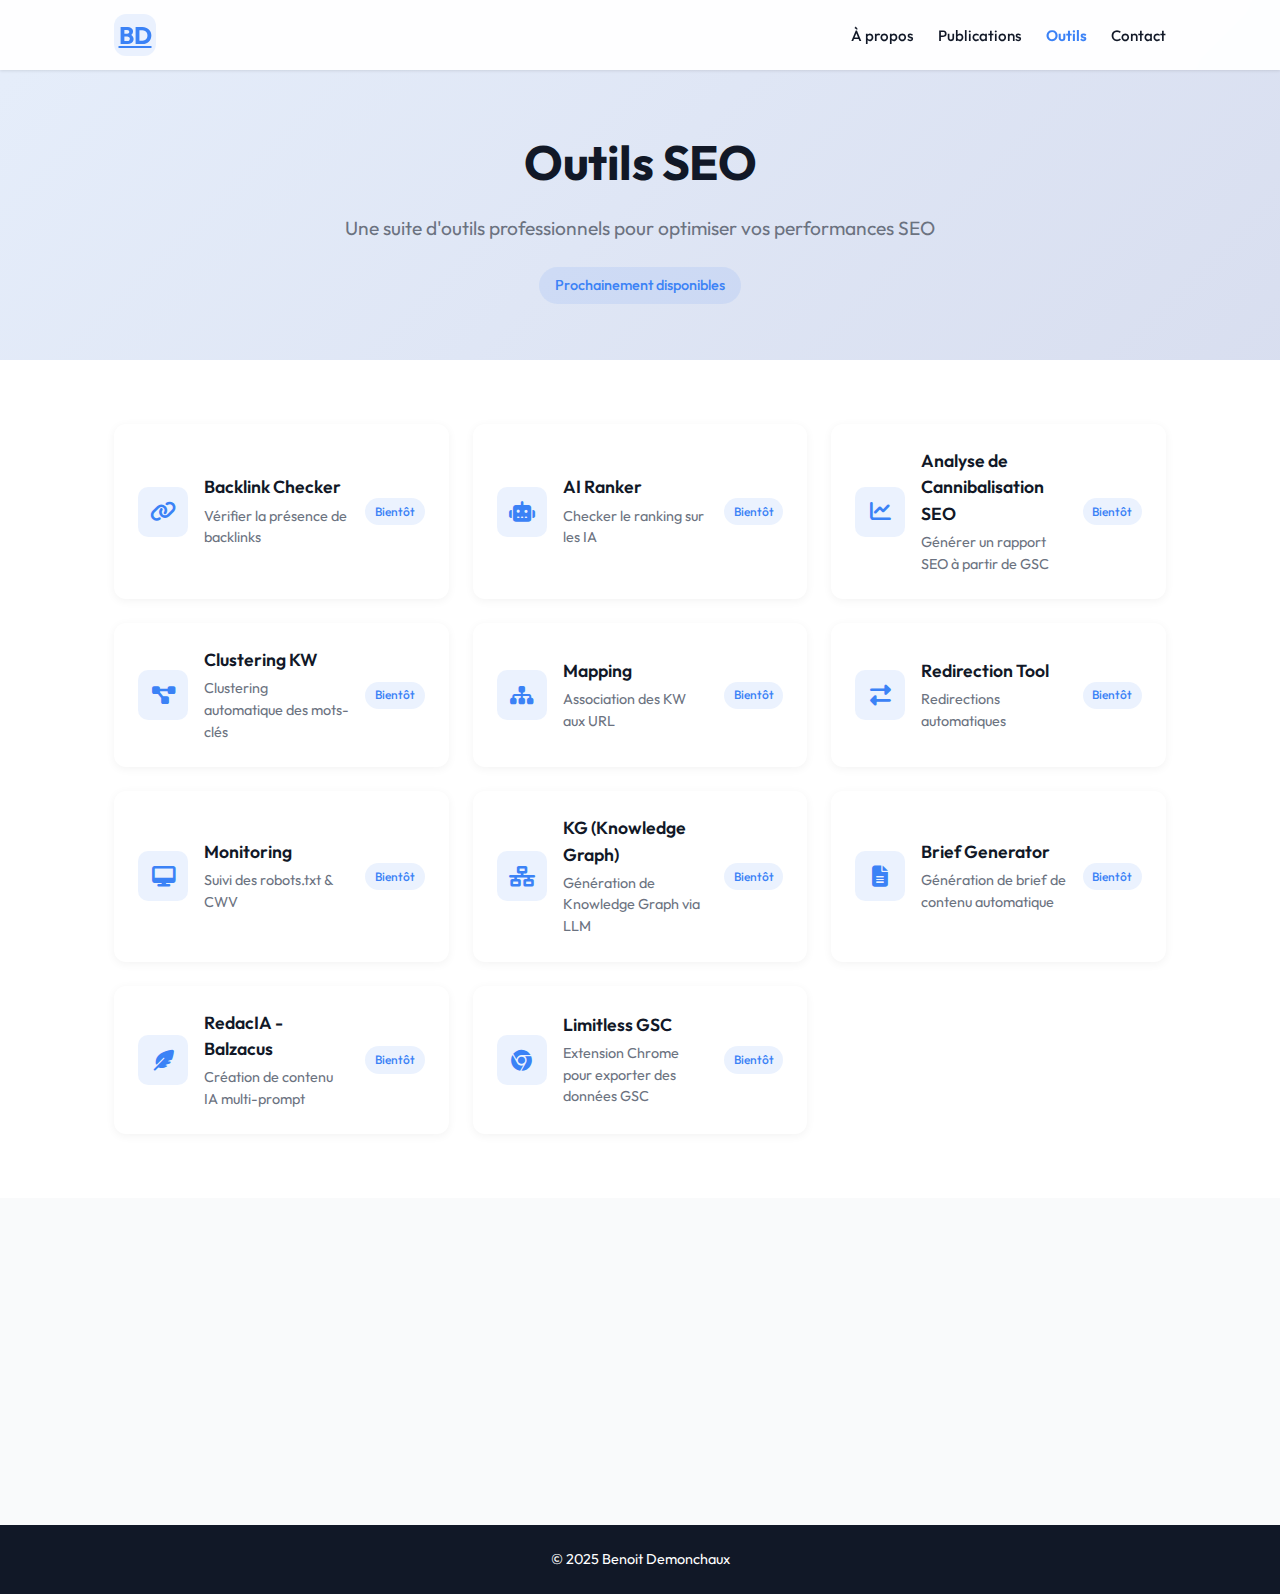
==== outils/index.html @ 0ae8de7a "Ajout de la page Outils avec la liste des outils SEO à venir" ====
<!DOCTYPE html>
<html lang="fr">
<head>
    <meta charset="UTF-8">
    <meta name="viewport" content="width=device-width, initial-scale=1.0">
    <title>Outils SEO | Benoit Demonchaux</title>
    <meta name="description" content="Découvrez les outils SEO développés par Benoit Demonchaux, co-fondateur de Slashr, pour améliorer vos performances en référencement naturel.">
    <link rel="stylesheet" href="../css/styles.css">
    <link rel="stylesheet" href="https://cdnjs.cloudflare.com/ajax/libs/font-awesome/6.4.0/css/all.min.css">
    <link rel="preconnect" href="https://fonts.googleapis.com">
    <link rel="preconnect" href="https://fonts.gstatic.com" crossorigin>
    <link href="https://fonts.googleapis.com/css2?family=Outfit:wght@300;400;500;600;700&display=swap" rel="stylesheet">
    <link rel="stylesheet" href="../css/tools.css">
</head>
<body>
    <header>
        <div class="container">
            <a href="../" class="logo">BD</a>
            <nav>
                <ul>
                    <li><a href="../#about">À propos</a></li>
                    <li><a href="../#articles">Publications</a></li>
                    <li><a href="/outils/" class="active">Outils</a></li>
                    <li><a href="../#contact">Contact</a></li>
                </ul>
            </nav>
        </div>
    </header>

    <section class="tools-hero">
        <div class="container">
            <div class="tools-hero-content">
                <h1>Outils SEO</h1>
                <p>Une suite d'outils professionnels pour optimiser vos performances SEO</p>
                <div class="tools-status">
                    <span class="coming-soon">Prochainement disponibles</span>
                </div>
            </div>
        </div>
    </section>

    <section class="tools-grid">
        <div class="container">
            <div class="tools-list">
                <div class="tool-card">
                    <div class="tool-icon">
                        <i class="fas fa-link"></i>
                    </div>
                    <div class="tool-content">
                        <h3>Backlink Checker</h3>
                        <p>Vérifier la présence de backlinks</p>
                    </div>
                    <div class="tool-status">
                        <span class="status-badge">Bientôt</span>
                    </div>
                </div>

                <div class="tool-card">
                    <div class="tool-icon">
                        <i class="fas fa-robot"></i>
                    </div>
                    <div class="tool-content">
                        <h3>AI Ranker</h3>
                        <p>Checker le ranking sur les IA</p>
                    </div>
                    <div class="tool-status">
                        <span class="status-badge">Bientôt</span>
                    </div>
                </div>

                <div class="tool-card">
                    <div class="tool-icon">
                        <i class="fas fa-chart-line"></i>
                    </div>
                    <div class="tool-content">
                        <h3>Analyse de Cannibalisation SEO</h3>
                        <p>Générer un rapport SEO à partir de GSC</p>
                    </div>
                    <div class="tool-status">
                        <span class="status-badge">Bientôt</span>
                    </div>
                </div>

                <div class="tool-card">
                    <div class="tool-icon">
                        <i class="fas fa-project-diagram"></i>
                    </div>
                    <div class="tool-content">
                        <h3>Clustering KW</h3>
                        <p>Clustering automatique des mots-clés</p>
                    </div>
                    <div class="tool-status">
                        <span class="status-badge">Bientôt</span>
                    </div>
                </div>

                <div class="tool-card">
                    <div class="tool-icon">
                        <i class="fas fa-sitemap"></i>
                    </div>
                    <div class="tool-content">
                        <h3>Mapping</h3>
                        <p>Association des KW aux URL</p>
                    </div>
                    <div class="tool-status">
                        <span class="status-badge">Bientôt</span>
                    </div>
                </div>

                <div class="tool-card">
                    <div class="tool-icon">
                        <i class="fas fa-exchange-alt"></i>
                    </div>
                    <div class="tool-content">
                        <h3>Redirection Tool</h3>
                        <p>Redirections automatiques</p>
                    </div>
                    <div class="tool-status">
                        <span class="status-badge">Bientôt</span>
                    </div>
                </div>

                <div class="tool-card">
                    <div class="tool-icon">
                        <i class="fas fa-desktop"></i>
                    </div>
                    <div class="tool-content">
                        <h3>Monitoring</h3>
                        <p>Suivi des robots.txt & CWV</p>
                    </div>
                    <div class="tool-status">
                        <span class="status-badge">Bientôt</span>
                    </div>
                </div>

                <div class="tool-card">
                    <div class="tool-icon">
                        <i class="fas fa-network-wired"></i>
                    </div>
                    <div class="tool-content">
                        <h3>KG (Knowledge Graph)</h3>
                        <p>Génération de Knowledge Graph via LLM</p>
                    </div>
                    <div class="tool-status">
                        <span class="status-badge">Bientôt</span>
                    </div>
                </div>

                <div class="tool-card">
                    <div class="tool-icon">
                        <i class="fas fa-file-alt"></i>
                    </div>
                    <div class="tool-content">
                        <h3>Brief Generator</h3>
                        <p>Génération de brief de contenu automatique</p>
                    </div>
                    <div class="tool-status">
                        <span class="status-badge">Bientôt</span>
                    </div>
                </div>

                <div class="tool-card">
                    <div class="tool-icon">
                        <i class="fas fa-feather-alt"></i>
                    </div>
                    <div class="tool-content">
                        <h3>RedacIA - Balzacus</h3>
                        <p>Création de contenu IA multi-prompt</p>
                    </div>
                    <div class="tool-status">
                        <span class="status-badge">Bientôt</span>
                    </div>
                </div>

                <div class="tool-card">
                    <div class="tool-icon">
                        <i class="fab fa-chrome"></i>
                    </div>
                    <div class="tool-content">
                        <h3>Limitless GSC</h3>
                        <p>Extension Chrome pour exporter des données GSC</p>
                    </div>
                    <div class="tool-status">
                        <span class="status-badge">Bientôt</span>
                    </div>
                </div>
            </div>
        </div>
    </section>

    <section class="tools-cta">
        <div class="container">
            <h2>Intéressé par ces outils ?</h2>
            <p>Restez informé des lancements à venir et soyez parmi les premiers à y accéder.</p>
            <a href="../#contact" class="cta-button">Me contacter</a>
        </div>
    </section>

    <footer>
        <div class="container">
            <p>&copy; 2025 Benoit Demonchaux</p>
        </div>
    </footer>

    <script src="../js/main.js"></script>
</body>
</html>
---- css/styles.css ----
:root {
    --primary-color: #3b82f6;
    --secondary-color: #1e40af;
    --dark-color: #111827;
    --light-color: #f9fafb;
    --gray-color: #6b7280;
    --border-color: #e5e7eb;
    --card-bg: #ffffff;
    --gradient-start: rgba(59, 130, 246, 0.05);
    --gradient-end: rgba(30, 64, 175, 0.1);
}

* {
    margin: 0;
    padding: 0;
    box-sizing: border-box;
}

body {
    font-family: 'Outfit', sans-serif;
    line-height: 1.5;
    color: var(--dark-color);
    background-color: var(--light-color);
}

.container {
    width: 100%;
    max-width: 1100px;
    margin: 0 auto;
    padding: 0 1.5rem;
}

/* Header */
header {
    background-color: rgba(255, 255, 255, 0.95);
    backdrop-filter: blur(10px);
    -webkit-backdrop-filter: blur(10px);
    box-shadow: 0 1px 3px rgba(0, 0, 0, 0.1);
    position: fixed;
    width: 100%;
    top: 0;
    z-index: 100;
}

header .container {
    display: flex;
    justify-content: space-between;
    align-items: center;
    height: 70px;
}

.logo {
    font-size: 1.5rem;
    font-weight: 700;
    color: var(--primary-color);
    background-color: rgba(59, 130, 246, 0.1);
    width: 42px;
    height: 42px;
    border-radius: 12px;
    display: flex;
    align-items: center;
    justify-content: center;
}

nav ul {
    display: flex;
    list-style: none;
}

nav ul li {
    margin-left: 1.5rem;
}

nav ul li a {
    text-decoration: none;
    color: var(--dark-color);
    font-weight: 500;
    transition: color 0.3s;
    font-size: 0.95rem;
}

nav ul li a:hover {
    color: var(--primary-color);
}

/* Hero Section */
.hero {
    height: 90vh;
    background: linear-gradient(135deg, var(--gradient-start) 0%, var(--gradient-end) 100%);
    display: flex;
    align-items: center;
    padding-top: 70px;
}

.hero-content {
    text-align: center;
    max-width: 700px;
    margin: 0 auto;
}

.hero h1 {
    font-size: 3.2rem;
    font-weight: 700;
    margin-bottom: 0.5rem;
    color: var(--dark-color);
    letter-spacing: -0.5px;
}

.hero h2 {
    font-size: 1.5rem;
    font-weight: 500;
    color: var(--gray-color);
    margin-bottom: 1.5rem;
}

.social-links {
    display: flex;
    justify-content: center;
    gap: 1rem;
}

.social-links a {
    display: flex;
    align-items: center;
    justify-content: center;
    width: 45px;
    height: 45px;
    border-radius: 12px;
    background-color: white;
    color: var(--primary-color);
    font-size: 1.2rem;
    transition: all 0.3s;
    box-shadow: 0 2px 5px rgba(0, 0, 0, 0.05);
}

.social-links a:hover {
    background-color: var(--primary-color);
    color: white;
    transform: translateY(-3px);
    box-shadow: 0 5px 15px rgba(59, 130, 246, 0.3);
}

/* About Section */
.about {
    padding: 4rem 0;
    background-color: white;
}

.about h2, .articles h2, .contact h2 {
    font-size: 2rem;
    text-align: center;
    margin-bottom: 2.5rem;
    color: var(--dark-color);
    position: relative;
    padding-bottom: 0.8rem;
    letter-spacing: -0.5px;
}

.about h2:after, .articles h2:after, .contact h2:after {
    content: '';
    position: absolute;
    bottom: 0;
    left: 50%;
    transform: translateX(-50%);
    width: 60px;
    height: 3px;
    background-color: var(--primary-color);
    border-radius: 2px;
}

.about-content {
    max-width: 700px;
    margin: 0 auto;
}

.about-content p {
    margin-bottom: 1.2rem;
    font-size: 1rem;
    color: var(--gray-color);
}

/* Articles Section */
.articles {
    padding: 4rem 0;
    background-color: rgba(59, 130, 246, 0.05);
}

.articles-grid {
    display: grid;
    grid-template-columns: repeat(auto-fit, minmax(240px, 1fr));
    gap: 1.5rem;
}

.article-card {
    background-color: var(--card-bg);
    border-radius: 12px;
    padding: 1.5rem;
    text-align: center;
    box-shadow: 0 2px 10px rgba(0, 0, 0, 0.05);
    transition: transform 0.3s, box-shadow 0.3s;
    text-decoration: none;
    color: var(--dark-color);
    display: flex;
    flex-direction: column;
    align-items: center;
}

.article-card:hover {
    transform: translateY(-5px);
    box-shadow: 0 10px 20px rgba(0, 0, 0, 0.08);
}

.article-icon {
    width: 60px;
    height: 60px;
    border-radius: 12px;
    background-color: rgba(59, 130, 246, 0.1);
    display: flex;
    align-items: center;
    justify-content: center;
    margin-bottom: 1rem;
}

.article-icon i {
    font-size: 1.5rem;
    color: var(--primary-color);
}

.article-card h3 {
    font-size: 1.1rem;
    font-weight: 600;
    color: var(--dark-color);
}

/* Contact Section */
.contact {
    padding: 4rem 0;
    background-color: white;
}

.contact-links {
    display: flex;
    justify-content: center;
    flex-wrap: wrap;
    gap: 1.5rem;
}

.contact-card {
    display: flex;
    flex-direction: column;
    align-items: center;
    justify-content: center;
    width: 160px;
    height: 160px;
    background-color: var(--card-bg);
    border-radius: 12px;
    box-shadow: 0 2px 10px rgba(0, 0, 0, 0.05);
    text-decoration: none;
    color: var(--dark-color);
    transition: transform 0.3s, box-shadow 0.3s;
}

.contact-card:hover {
    transform: translateY(-5px);
    box-shadow: 0 10px 20px rgba(0, 0, 0, 0.08);
    color: var(--primary-color);
}

.contact-card i {
    font-size: 2.5rem;
    margin-bottom: 0.8rem;
    color: var(--primary-color);
}

.contact-card span {
    font-weight: 500;
    font-size: 0.95rem;
}

/* Footer */
footer {
    background-color: var(--dark-color);
    color: white;
    padding: 1.5rem 0;
    text-align: center;
    font-size: 0.9rem;
}

/* Responsive */
@media (max-width: 768px) {
    .hero {
        height: 80vh;
    }
    
    .hero h1 {
        font-size: 2.5rem;
    }
    
    .hero h2 {
        font-size: 1.3rem;
    }
    
    .about h2, .articles h2, .contact h2 {
        font-size: 1.8rem;
    }
    
    .contact-links {
        flex-direction: column;
        align-items: center;
    }
    
    .contact-card {
        width: 100%;
        max-width: 240px;
    }
    
    header .container {
        flex-direction: column;
        height: auto;
        padding: 1rem;
    }
    
    nav ul {
        margin-top: 0.8rem;
    }
    
    nav ul li {
        margin-left: 0.8rem;
        margin-right: 0.8rem;
    }
}

@media (max-width: 480px) {
    .hero h1 {
        font-size: 2rem;
    }
    
    .hero h2 {
        font-size: 1.1rem;
    }
    
    .social-links {
        flex-wrap: wrap;
    }
    
    .articles-grid {
        grid-template-columns: 1fr;
    }
}
---- css/tools.css ----
/* Styles spécifiques pour la page Outils */

/* Hero section pour les outils */
.tools-hero {
    height: 40vh;
    min-height: 300px;
    background: linear-gradient(135deg, rgba(59, 130, 246, 0.1) 0%, rgba(30, 64, 175, 0.15) 100%);
    display: flex;
    align-items: center;
    padding-top: 70px;
}

.tools-hero-content {
    text-align: center;
    max-width: 700px;
    margin: 0 auto;
}

.tools-hero h1 {
    font-size: 3rem;
    font-weight: 700;
    margin-bottom: 1rem;
    color: var(--dark-color);
    letter-spacing: -0.5px;
}

.tools-hero p {
    font-size: 1.2rem;
    color: var(--gray-color);
    margin-bottom: 1.5rem;
}

.tools-status {
    margin-top: 1rem;
}

.coming-soon {
    display: inline-block;
    background-color: rgba(59, 130, 246, 0.1);
    color: var(--primary-color);
    padding: 0.5rem 1rem;
    border-radius: 50px;
    font-weight: 500;
    font-size: 0.9rem;
}

/* Grille d'outils */
.tools-grid {
    padding: 4rem 0;
    background-color: white;
}

.tools-list {
    display: grid;
    grid-template-columns: repeat(auto-fill, minmax(320px, 1fr));
    gap: 1.5rem;
}

.tool-card {
    background-color: white;
    border-radius: 12px;
    box-shadow: 0 2px 10px rgba(0, 0, 0, 0.05);
    padding: 1.5rem;
    display: flex;
    align-items: center;
    transition: transform 0.3s, box-shadow 0.3s;
    position: relative;
    overflow: hidden;
}

.tool-card:hover {
    transform: translateY(-5px);
    box-shadow: 0 10px 20px rgba(0, 0, 0, 0.08);
}

.tool-card::before {
    content: '';
    position: absolute;
    top: 0;
    left: 0;
    width: 4px;
    height: 100%;
    background-color: var(--primary-color);
    opacity: 0;
    transition: opacity 0.3s;
}

.tool-card:hover::before {
    opacity: 1;
}

.tool-icon {
    width: 50px;
    height: 50px;
    min-width: 50px;
    border-radius: 10px;
    background-color: rgba(59, 130, 246, 0.1);
    display: flex;
    align-items: center;
    justify-content: center;
    margin-right: 1rem;
}

.tool-icon i {
    font-size: 1.3rem;
    color: var(--primary-color);
}

.tool-content {
    flex: 1;
}

.tool-content h3 {
    font-size: 1.1rem;
    font-weight: 600;
    margin-bottom: 0.3rem;
    color: var(--dark-color);
}

.tool-content p {
    font-size: 0.9rem;
    color: var(--gray-color);
    margin: 0;
}

.tool-status {
    margin-left: 1rem;
}

.status-badge {
    display: inline-block;
    background-color: rgba(59, 130, 246, 0.1);
    color: var(--primary-color);
    padding: 0.3rem 0.6rem;
    border-radius: 50px;
    font-size: 0.75rem;
    font-weight: 500;
}

/* Section CTA */
.tools-cta {
    padding: 4rem 0;
    background-color: rgba(59, 130, 246, 0.05);
    text-align: center;
}

.tools-cta h2 {
    font-size: 2rem;
    margin-bottom: 1rem;
    color: var(--dark-color);
}

.tools-cta p {
    font-size: 1.1rem;
    color: var(--gray-color);
    margin-bottom: 2rem;
    max-width: 600px;
    margin-left: auto;
    margin-right: auto;
}

.cta-button {
    display: inline-block;
    background-color: var(--primary-color);
    color: white;
    padding: 0.8rem 1.8rem;
    border-radius: 8px;
    text-decoration: none;
    font-weight: 500;
    transition: background-color 0.3s, transform 0.3s;
    box-shadow: 0 4px 10px rgba(59, 130, 246, 0.3);
}

.cta-button:hover {
    background-color: var(--secondary-color);
    transform: translateY(-3px);
    box-shadow: 0 6px 15px rgba(59, 130, 246, 0.4);
}

/* Style pour le lien actif dans la navigation */
nav ul li a.active {
    color: var(--primary-color);
    font-weight: 600;
}

/* Responsive */
@media (max-width: 768px) {
    .tools-hero {
        height: auto;
        padding: 6rem 0 3rem;
    }
    
    .tools-hero h1 {
        font-size: 2.5rem;
    }
    
    .tools-list {
        grid-template-columns: 1fr;
    }
    
    .tools-cta h2 {
        font-size: 1.8rem;
    }
    
    .tools-cta p {
        font-size: 1rem;
    }
}

@media (max-width: 480px) {
    .tools-hero h1 {
        font-size: 2rem;
    }
    
    .tools-hero p {
        font-size: 1rem;
    }
    
    .tool-card {
        flex-direction: column;
        text-align: center;
    }
    
    .tool-icon {
        margin-right: 0;
        margin-bottom: 1rem;
    }
    
    .tool-status {
        margin-left: 0;
        margin-top: 1rem;
    }
}
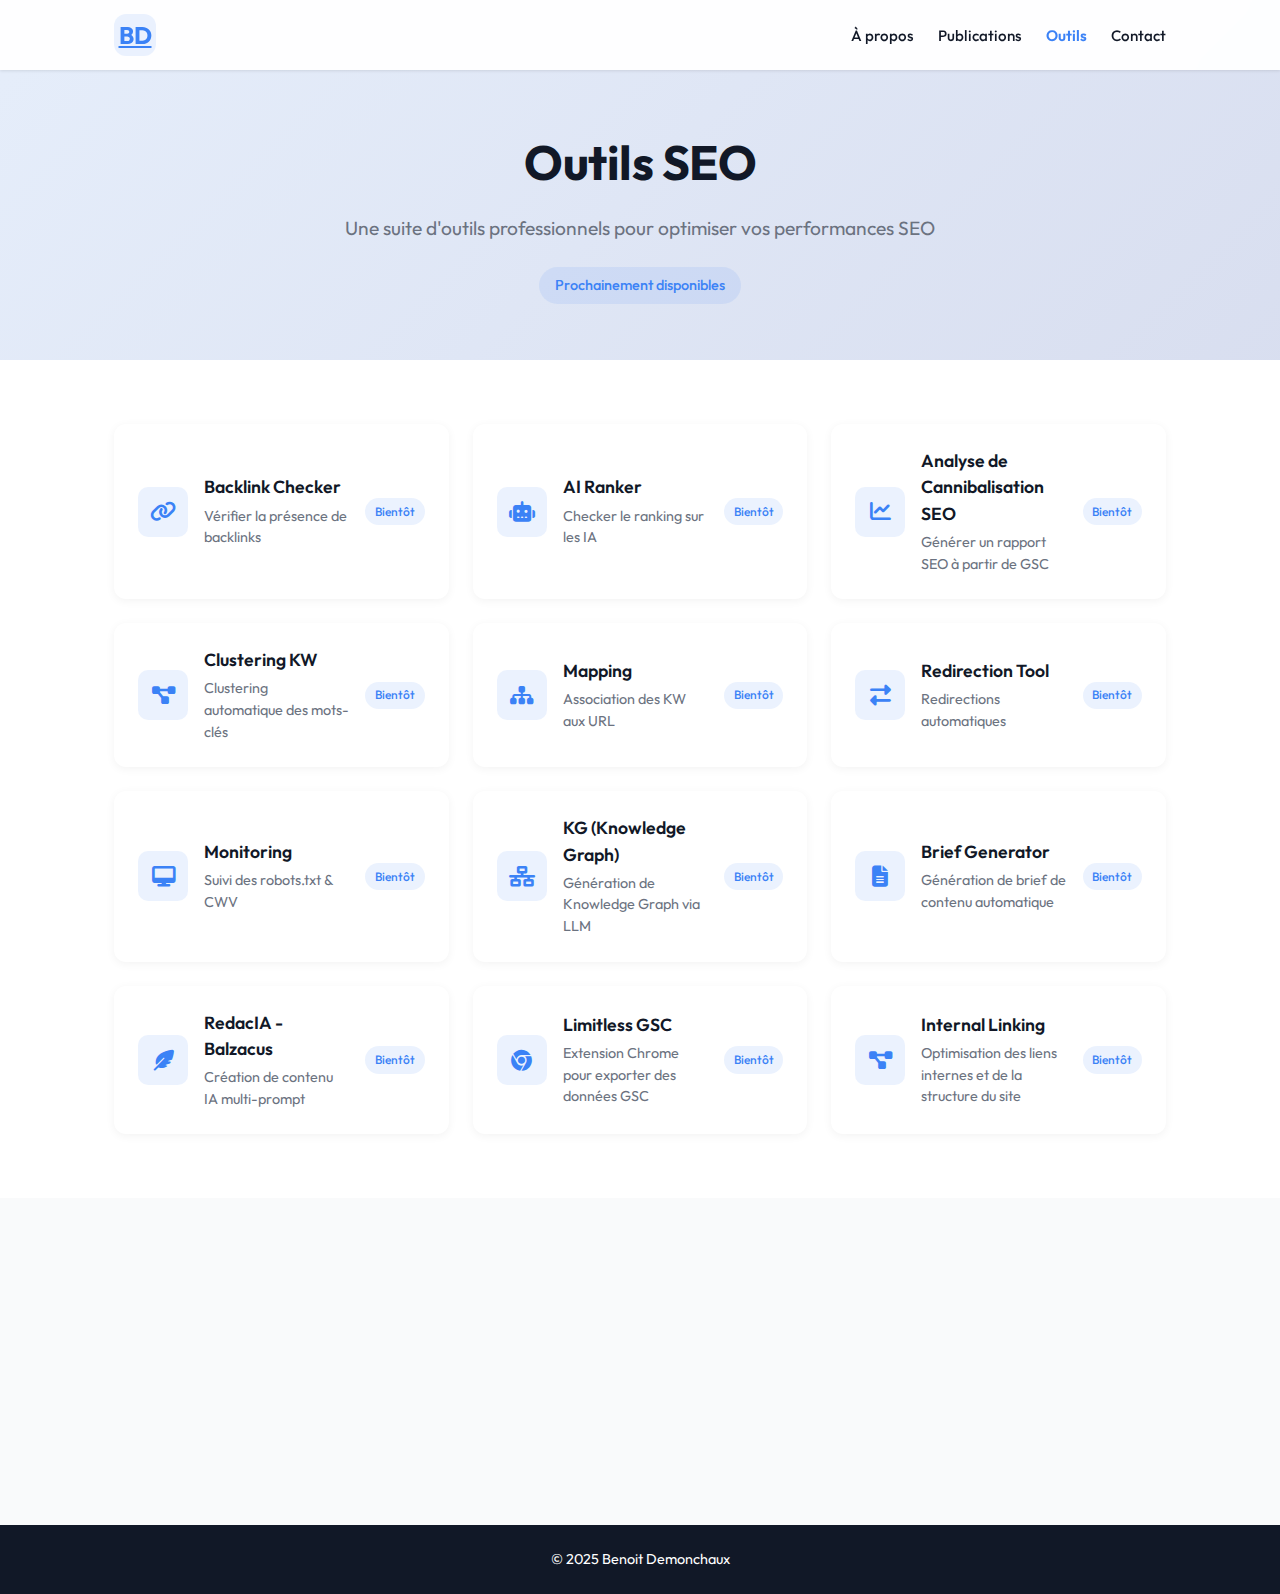
==== commit adb0761d: "Ajout de la page Outils avec la liste des outils SEO à venir" ====
--- a/outils/index.html
+++ b/outils/index.html
@@ -20,7 +20,7 @@
                 <ul>
                     <li><a href="../#about">À propos</a></li>
                     <li><a href="../#articles">Publications</a></li>
-                    <li><a href="/outils/" class="active">Outils</a></li>
+                    <li><a href="./" class="active">Outils</a></li>
                     <li><a href="../#contact">Contact</a></li>
                 </ul>
             </nav>
@@ -184,6 +184,19 @@
                         <span class="status-badge">Bientôt</span>
                     </div>
                 </div>
+
+                <div class="tool-card">
+                    <div class="tool-icon">
+                        <i class="fas fa-project-diagram"></i>
+                    </div>
+                    <div class="tool-content">
+                        <h3>Internal Linking</h3>
+                        <p>Optimisation des liens internes et de la structure du site</p>
+                    </div>
+                    <div class="tool-status">
+                        <span class="status-badge">Bientôt</span>
+                    </div>
+                </div>
             </div>
         </div>
     </section>
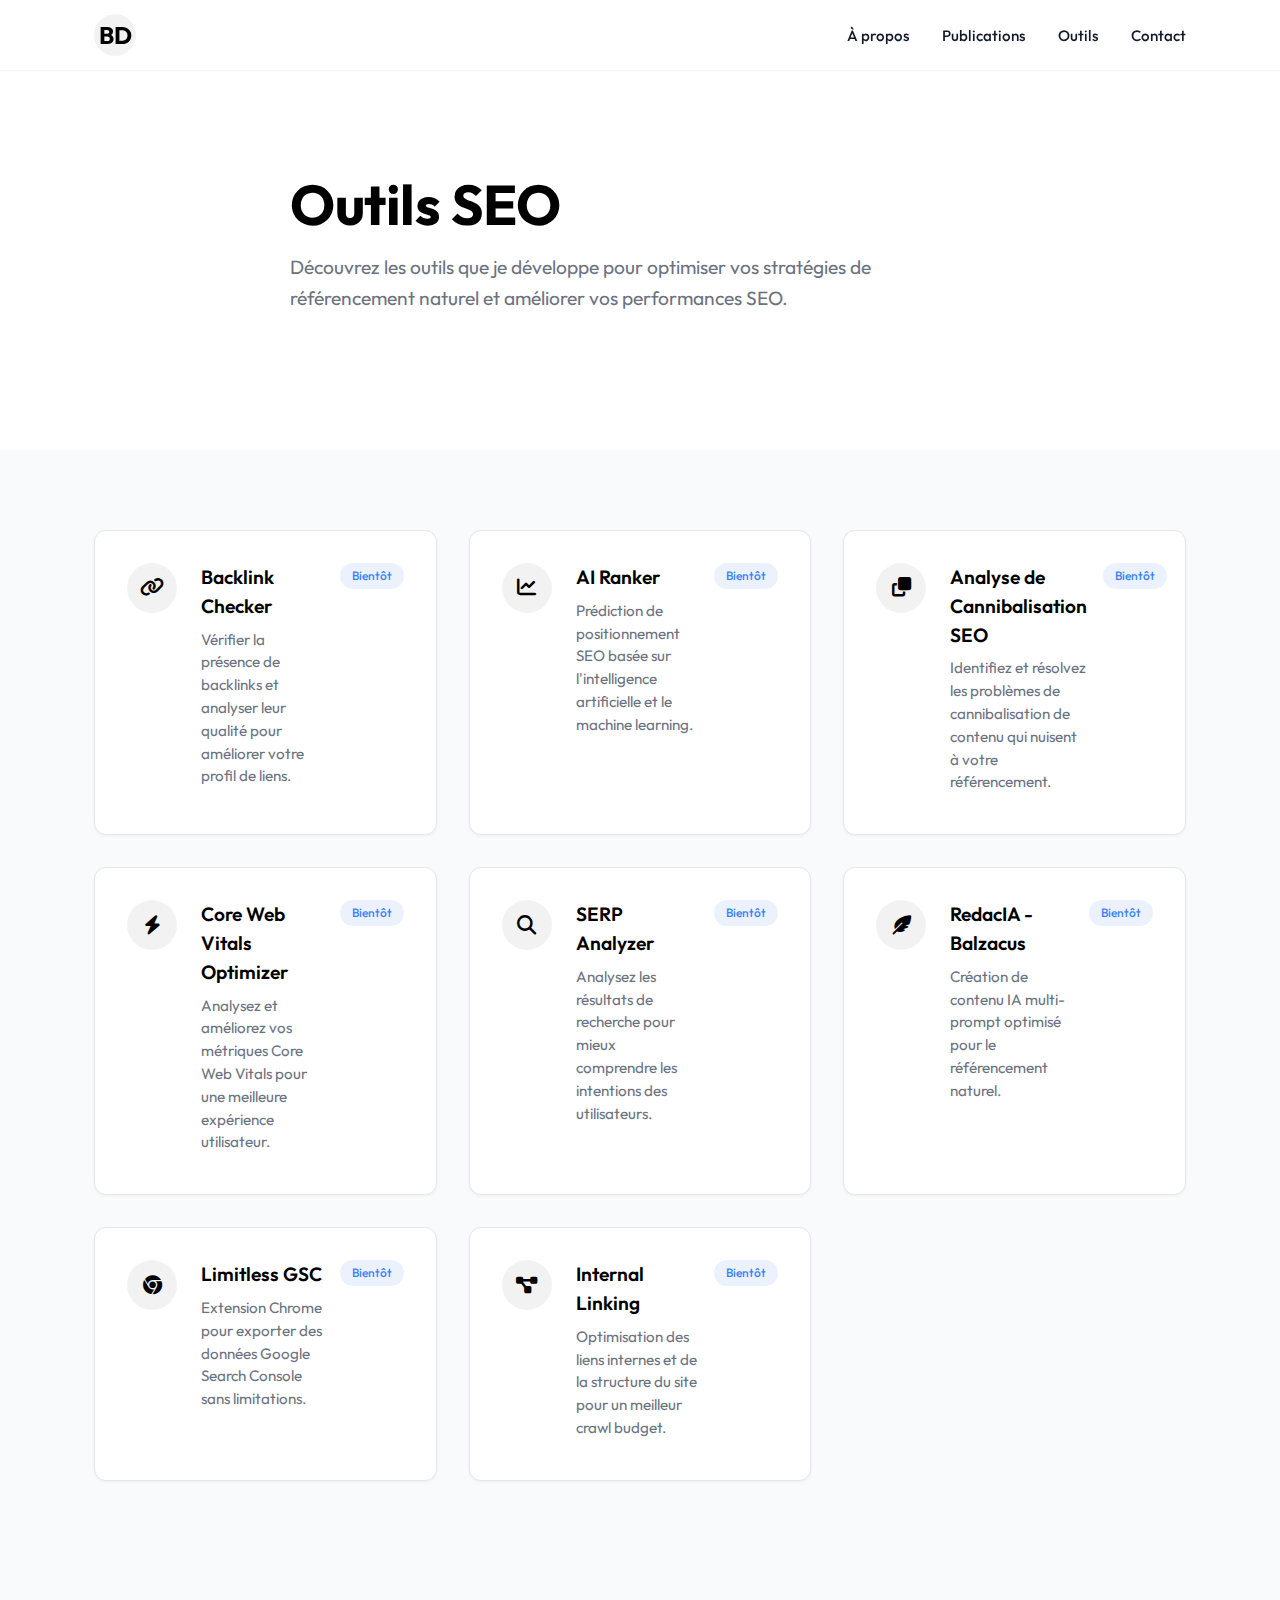
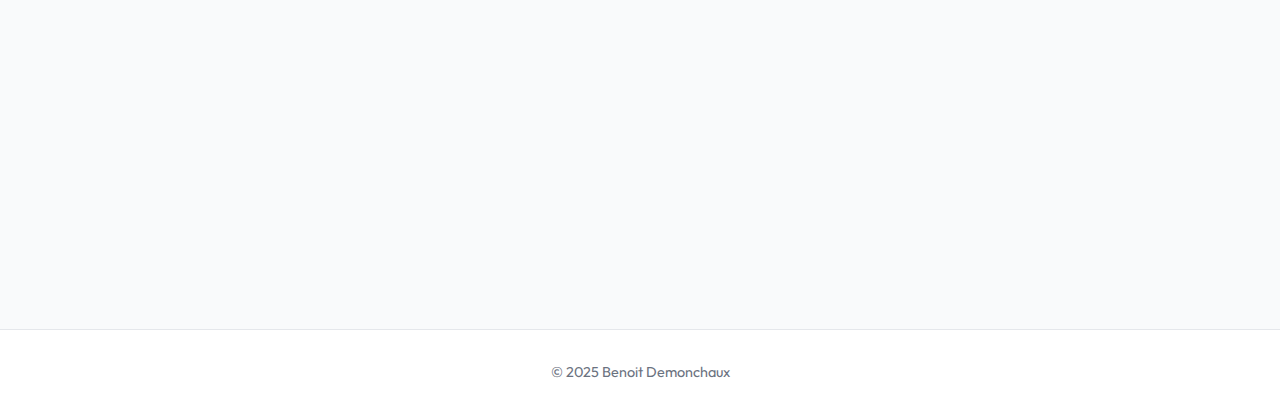
==== commit ced0c756: "Refonte du design avec style minimaliste inspiré de Hurdle" ====
--- a/outils/index.html
+++ b/outils/index.html
@@ -31,10 +31,7 @@
         <div class="container">
             <div class="tools-hero-content">
                 <h1>Outils SEO</h1>
-                <p>Une suite d'outils professionnels pour optimiser vos performances SEO</p>
-                <div class="tools-status">
-                    <span class="coming-soon">Prochainement disponibles</span>
-                </div>
+                <p>Découvrez les outils que je développe pour optimiser vos stratégies de référencement naturel et améliorer vos performances SEO.</p>
             </div>
         </div>
     </section>
@@ -48,20 +45,7 @@
                     </div>
                     <div class="tool-content">
                         <h3>Backlink Checker</h3>
-                        <p>Vérifier la présence de backlinks</p>
-                    </div>
-                    <div class="tool-status">
-                        <span class="status-badge">Bientôt</span>
-                    </div>
-                </div>
-
-                <div class="tool-card">
-                    <div class="tool-icon">
-                        <i class="fas fa-robot"></i>
-                    </div>
-                    <div class="tool-content">
-                        <h3>AI Ranker</h3>
-                        <p>Checker le ranking sur les IA</p>
+                        <p>Vérifier la présence de backlinks et analyser leur qualité pour améliorer votre profil de liens.</p>
                     </div>
                     <div class="tool-status">
                         <span class="status-badge">Bientôt</span>
@@ -73,8 +57,8 @@
                         <i class="fas fa-chart-line"></i>
                     </div>
                     <div class="tool-content">
-                        <h3>Analyse de Cannibalisation SEO</h3>
-                        <p>Générer un rapport SEO à partir de GSC</p>
+                        <h3>AI Ranker</h3>
+                        <p>Prédiction de positionnement SEO basée sur l'intelligence artificielle et le machine learning.</p>
                     </div>
                     <div class="tool-status">
                         <span class="status-badge">Bientôt</span>
@@ -83,11 +67,11 @@
 
                 <div class="tool-card">
                     <div class="tool-icon">
-                        <i class="fas fa-project-diagram"></i>
+                        <i class="fas fa-clone"></i>
                     </div>
                     <div class="tool-content">
-                        <h3>Clustering KW</h3>
-                        <p>Clustering automatique des mots-clés</p>
+                        <h3>Analyse de Cannibalisation SEO</h3>
+                        <p>Identifiez et résolvez les problèmes de cannibalisation de contenu qui nuisent à votre référencement.</p>
                     </div>
                     <div class="tool-status">
                         <span class="status-badge">Bientôt</span>
@@ -96,11 +80,11 @@
 
                 <div class="tool-card">
                     <div class="tool-icon">
-                        <i class="fas fa-sitemap"></i>
+                        <i class="fas fa-bolt"></i>
                     </div>
                     <div class="tool-content">
-                        <h3>Mapping</h3>
-                        <p>Association des KW aux URL</p>
+                        <h3>Core Web Vitals Optimizer</h3>
+                        <p>Analysez et améliorez vos métriques Core Web Vitals pour une meilleure expérience utilisateur.</p>
                     </div>
                     <div class="tool-status">
                         <span class="status-badge">Bientôt</span>
@@ -109,50 +93,11 @@
 
                 <div class="tool-card">
                     <div class="tool-icon">
-                        <i class="fas fa-exchange-alt"></i>
+                        <i class="fas fa-search"></i>
                     </div>
                     <div class="tool-content">
-                        <h3>Redirection Tool</h3>
-                        <p>Redirections automatiques</p>
-                    </div>
-                    <div class="tool-status">
-                        <span class="status-badge">Bientôt</span>
-                    </div>
-                </div>
-
-                <div class="tool-card">
-                    <div class="tool-icon">
-                        <i class="fas fa-desktop"></i>
-                    </div>
-                    <div class="tool-content">
-                        <h3>Monitoring</h3>
-                        <p>Suivi des robots.txt & CWV</p>
-                    </div>
-                    <div class="tool-status">
-                        <span class="status-badge">Bientôt</span>
-                    </div>
-                </div>
-
-                <div class="tool-card">
-                    <div class="tool-icon">
-                        <i class="fas fa-network-wired"></i>
-                    </div>
-                    <div class="tool-content">
-                        <h3>KG (Knowledge Graph)</h3>
-                        <p>Génération de Knowledge Graph via LLM</p>
-                    </div>
-                    <div class="tool-status">
-                        <span class="status-badge">Bientôt</span>
-                    </div>
-                </div>
-
-                <div class="tool-card">
-                    <div class="tool-icon">
-                        <i class="fas fa-file-alt"></i>
-                    </div>
-                    <div class="tool-content">
-                        <h3>Brief Generator</h3>
-                        <p>Génération de brief de contenu automatique</p>
+                        <h3>SERP Analyzer</h3>
+                        <p>Analysez les résultats de recherche pour mieux comprendre les intentions des utilisateurs.</p>
                     </div>
                     <div class="tool-status">
                         <span class="status-badge">Bientôt</span>
@@ -165,7 +110,7 @@
                     </div>
                     <div class="tool-content">
                         <h3>RedacIA - Balzacus</h3>
-                        <p>Création de contenu IA multi-prompt</p>
+                        <p>Création de contenu IA multi-prompt optimisé pour le référencement naturel.</p>
                     </div>
                     <div class="tool-status">
                         <span class="status-badge">Bientôt</span>
@@ -178,7 +123,7 @@
                     </div>
                     <div class="tool-content">
                         <h3>Limitless GSC</h3>
-                        <p>Extension Chrome pour exporter des données GSC</p>
+                        <p>Extension Chrome pour exporter des données Google Search Console sans limitations.</p>
                     </div>
                     <div class="tool-status">
                         <span class="status-badge">Bientôt</span>
@@ -191,7 +136,7 @@
                     </div>
                     <div class="tool-content">
                         <h3>Internal Linking</h3>
-                        <p>Optimisation des liens internes et de la structure du site</p>
+                        <p>Optimisation des liens internes et de la structure du site pour un meilleur crawl budget.</p>
                     </div>
                     <div class="tool-status">
                         <span class="status-badge">Bientôt</span>
@@ -204,8 +149,8 @@
     <section class="tools-cta">
         <div class="container">
             <h2>Intéressé par ces outils ?</h2>
-            <p>Restez informé des lancements à venir et soyez parmi les premiers à y accéder.</p>
-            <a href="../#contact" class="cta-button">Me contacter</a>
+            <p>Ces outils sont actuellement en développement. Laissez-moi votre email pour être informé de leur lancement et bénéficier d'un accès anticipé.</p>
+            <a href="mailto:contact@benoit-demonchaux.fr" class="cta-button">Me contacter</a>
         </div>
     </section>
 
--- a/css/styles.css
+++ b/css/styles.css
@@ -1,13 +1,15 @@
 :root {
-    --primary-color: #3b82f6;
-    --secondary-color: #1e40af;
+    --primary-color: #000000;
+    --secondary-color: #333333;
+    --accent-color: #3b82f6;
     --dark-color: #111827;
     --light-color: #f9fafb;
     --gray-color: #6b7280;
     --border-color: #e5e7eb;
     --card-bg: #ffffff;
-    --gradient-start: rgba(59, 130, 246, 0.05);
-    --gradient-end: rgba(30, 64, 175, 0.1);
+    --gradient-start: rgba(245, 245, 245, 0.5);
+    --gradient-end: rgba(250, 250, 250, 0.8);
+    --font-sans: 'Outfit', -apple-system, BlinkMacSystemFont, 'Segoe UI', Roboto, sans-serif;
 }
 
 * {
@@ -17,25 +19,27 @@
 }
 
 body {
-    font-family: 'Outfit', sans-serif;
+    font-family: var(--font-sans);
     line-height: 1.5;
     color: var(--dark-color);
     background-color: var(--light-color);
+    -webkit-font-smoothing: antialiased;
+    -moz-osx-font-smoothing: grayscale;
 }
 
 .container {
     width: 100%;
-    max-width: 1100px;
+    max-width: 1140px;
     margin: 0 auto;
     padding: 0 1.5rem;
 }
 
 /* Header */
 header {
-    background-color: rgba(255, 255, 255, 0.95);
+    background-color: rgba(255, 255, 255, 0.98);
     backdrop-filter: blur(10px);
     -webkit-backdrop-filter: blur(10px);
-    box-shadow: 0 1px 3px rgba(0, 0, 0, 0.1);
+    box-shadow: 0 1px 2px rgba(0, 0, 0, 0.05);
     position: fixed;
     width: 100%;
     top: 0;
@@ -53,13 +57,14 @@
     font-size: 1.5rem;
     font-weight: 700;
     color: var(--primary-color);
-    background-color: rgba(59, 130, 246, 0.1);
+    background-color: rgba(0, 0, 0, 0.05);
     width: 42px;
     height: 42px;
-    border-radius: 12px;
+    border-radius: 50%;
     display: flex;
     align-items: center;
     justify-content: center;
+    text-decoration: none;
 }
 
 nav ul {
@@ -68,7 +73,7 @@
 }
 
 nav ul li {
-    margin-left: 1.5rem;
+    margin-left: 2rem;
 }
 
 nav ul li a {
@@ -77,46 +82,63 @@
     font-weight: 500;
     transition: color 0.3s;
     font-size: 0.95rem;
+    position: relative;
 }
 
 nav ul li a:hover {
-    color: var(--primary-color);
+    color: var(--accent-color);
+}
+
+nav ul li a::after {
+    content: '';
+    position: absolute;
+    width: 0;
+    height: 2px;
+    bottom: -4px;
+    left: 0;
+    background-color: var(--accent-color);
+    transition: width 0.3s;
+}
+
+nav ul li a:hover::after {
+    width: 100%;
 }
 
 /* Hero Section */
 .hero {
     height: 90vh;
-    background: linear-gradient(135deg, var(--gradient-start) 0%, var(--gradient-end) 100%);
+    background: var(--light-color);
     display: flex;
     align-items: center;
     padding-top: 70px;
 }
 
 .hero-content {
-    text-align: center;
+    text-align: left;
     max-width: 700px;
     margin: 0 auto;
 }
 
 .hero h1 {
-    font-size: 3.2rem;
+    font-size: 3.5rem;
     font-weight: 700;
-    margin-bottom: 0.5rem;
-    color: var(--dark-color);
+    margin-bottom: 1rem;
+    color: var(--primary-color);
     letter-spacing: -0.5px;
+    line-height: 1.1;
 }
 
 .hero h2 {
     font-size: 1.5rem;
     font-weight: 500;
     color: var(--gray-color);
-    margin-bottom: 1.5rem;
+    margin-bottom: 2rem;
 }
 
 .social-links {
     display: flex;
-    justify-content: center;
     gap: 1rem;
+    margin-top: 2rem;
 }
 
 .social-links a {
@@ -125,7 +147,7 @@
     justify-content: center;
     width: 45px;
     height: 45px;
-    border-radius: 12px;
+    border-radius: 50%;
     background-color: white;
     color: var(--primary-color);
     font-size: 1.2rem;
@@ -137,163 +159,157 @@
     background-color: var(--primary-color);
     color: white;
     transform: translateY(-3px);
-    box-shadow: 0 5px 15px rgba(59, 130, 246, 0.3);
+    box-shadow: 0 5px 15px rgba(0, 0, 0, 0.1);
 }
 
 /* About Section */
 .about {
-    padding: 4rem 0;
+    padding: 5rem 0;
     background-color: white;
 }
 
 .about h2, .articles h2, .contact h2 {
     font-size: 2rem;
-    text-align: center;
+    text-align: left;
     margin-bottom: 2.5rem;
-    color: var(--dark-color);
+    color: var(--primary-color);
     position: relative;
-    padding-bottom: 0.8rem;
     letter-spacing: -0.5px;
-}
-
-.about h2:after, .articles h2:after, .contact h2:after {
-    content: '';
-    position: absolute;
-    bottom: 0;
-    left: 50%;
-    transform: translateX(-50%);
-    width: 60px;
-    height: 3px;
-    background-color: var(--primary-color);
-    border-radius: 2px;
 }
 
 .about-content {
     max-width: 700px;
-    margin: 0 auto;
 }
 
 .about-content p {
-    margin-bottom: 1.2rem;
-    font-size: 1rem;
+    margin-bottom: 1.5rem;
+    font-size: 1.1rem;
     color: var(--gray-color);
+    line-height: 1.7;
 }
 
 /* Articles Section */
 .articles {
-    padding: 4rem 0;
-    background-color: rgba(59, 130, 246, 0.05);
+    padding: 5rem 0;
+    background-color: var(--light-color);
 }
 
 .articles-grid {
     display: grid;
-    grid-template-columns: repeat(auto-fit, minmax(240px, 1fr));
-    gap: 1.5rem;
+    grid-template-columns: repeat(auto-fit, minmax(260px, 1fr));
+    gap: 2rem;
 }
 
 .article-card {
     background-color: var(--card-bg);
     border-radius: 12px;
-    padding: 1.5rem;
+    padding: 2rem;
     text-align: center;
-    box-shadow: 0 2px 10px rgba(0, 0, 0, 0.05);
+    box-shadow: 0 1px 3px rgba(0, 0, 0, 0.05);
     transition: transform 0.3s, box-shadow 0.3s;
     text-decoration: none;
     color: var(--dark-color);
     display: flex;
     flex-direction: column;
     align-items: center;
+    border: 1px solid var(--border-color);
 }
 
 .article-card:hover {
     transform: translateY(-5px);
-    box-shadow: 0 10px 20px rgba(0, 0, 0, 0.08);
+    box-shadow: 0 10px 25px rgba(0, 0, 0, 0.06);
 }
 
 .article-icon {
     width: 60px;
     height: 60px;
-    border-radius: 12px;
+    border-radius: 50%;
     background-color: rgba(59, 130, 246, 0.1);
     display: flex;
     align-items: center;
     justify-content: center;
-    margin-bottom: 1rem;
+    margin-bottom: 1.5rem;
 }
 
 .article-icon i {
     font-size: 1.5rem;
-    color: var(--primary-color);
+    color: var(--accent-color);
 }
 
 .article-card h3 {
-    font-size: 1.1rem;
+    font-size: 1.2rem;
     font-weight: 600;
     color: var(--dark-color);
+    margin-bottom: 0.5rem;
 }
 
 /* Contact Section */
 .contact {
-    padding: 4rem 0;
+    padding: 5rem 0;
     background-color: white;
 }
 
 .contact-links {
     display: flex;
+    gap: 2rem;
+}
+
+.contact-card {
+    display: flex;
+    flex-direction: column;
+    align-items: center;
     justify-content: center;
-    flex-wrap: wrap;
-    gap: 1.5rem;
-}
-
-.contact-card {
-    display: flex;
-    flex-direction: column;
-    align-items: center;
-    justify-content: center;
-    width: 160px;
-    height: 160px;
+    width: 180px;
+    height: 180px;
     background-color: var(--card-bg);
     border-radius: 12px;
-    box-shadow: 0 2px 10px rgba(0, 0, 0, 0.05);
+    box-shadow: 0 1px 3px rgba(0, 0, 0, 0.05);
     text-decoration: none;
     color: var(--dark-color);
     transition: transform 0.3s, box-shadow 0.3s;
+    border: 1px solid var(--border-color);
 }
 
 .contact-card:hover {
     transform: translateY(-5px);
-    box-shadow: 0 10px 20px rgba(0, 0, 0, 0.08);
-    color: var(--primary-color);
+    box-shadow: 0 10px 25px rgba(0, 0, 0, 0.06);
+    color: var(--accent-color);
 }
 
 .contact-card i {
     font-size: 2.5rem;
-    margin-bottom: 0.8rem;
-    color: var(--primary-color);
+    margin-bottom: 1rem;
+    color: var(--accent-color);
 }
 
 .contact-card span {
     font-weight: 500;
-    font-size: 0.95rem;
+    font-size: 1rem;
 }
 
 /* Footer */
 footer {
-    background-color: var(--dark-color);
-    color: white;
-    padding: 1.5rem 0;
+    background-color: white;
+    color: var(--gray-color);
+    padding: 2rem 0;
     text-align: center;
     font-size: 0.9rem;
+    border-top: 1px solid var(--border-color);
 }
 
 /* Responsive */
 @media (max-width: 768px) {
     .hero {
-        height: 80vh;
+        height: auto;
+        padding: 8rem 0 4rem;
+    }
+    
+    .hero-content {
+        text-align: center;
     }
     
     .hero h1 {
-        font-size: 2.5rem;
+        font-size: 2.8rem;
     }
     
     .hero h2 {
@@ -302,48 +318,49 @@
     
     .about h2, .articles h2, .contact h2 {
         font-size: 1.8rem;
+        text-align: center;
+    }
+    
+    .about-content {
+        margin: 0 auto;
     }
     
     .contact-links {
-        flex-direction: column;
-        align-items: center;
-    }
-    
-    .contact-card {
-        width: 100%;
-        max-width: 240px;
+        flex-wrap: wrap;
+        justify-content: center;
+    }
+    
+    .social-links {
+        justify-content: center;
     }
     
     header .container {
-        flex-direction: column;
-        height: auto;
-        padding: 1rem;
-    }
-    
-    nav ul {
-        margin-top: 0.8rem;
+        padding: 0 1rem;
+    }
+    
+    nav ul li {
+        margin-left: 1.2rem;
+    }
+}
+
+@media (max-width: 480px) {
+    .hero h1 {
+        font-size: 2.2rem;
+    }
+    
+    .hero h2 {
+        font-size: 1.1rem;
+    }
+    
+    .articles-grid {
+        grid-template-columns: 1fr;
     }
     
     nav ul li {
         margin-left: 0.8rem;
-        margin-right: 0.8rem;
-    }
-}
-
-@media (max-width: 480px) {
-    .hero h1 {
-        font-size: 2rem;
-    }
-    
-    .hero h2 {
-        font-size: 1.1rem;
-    }
-    
-    .social-links {
-        flex-wrap: wrap;
-    }
-    
-    .articles-grid {
-        grid-template-columns: 1fr;
-    }
-}
+    }
+    
+    nav ul li a {
+        font-size: 0.85rem;
+    }
+}
--- a/css/tools.css
+++ b/css/tools.css
@@ -1,224 +1,172 @@
-/* Styles spécifiques pour la page Outils */
+/* Styles spécifiques pour la page des outils */
 
 /* Hero section pour les outils */
 .tools-hero {
-    height: 40vh;
-    min-height: 300px;
-    background: linear-gradient(135deg, rgba(59, 130, 246, 0.1) 0%, rgba(30, 64, 175, 0.15) 100%);
+    height: 50vh;
+    min-height: 400px;
     display: flex;
     align-items: center;
     padding-top: 70px;
+    background-color: white;
 }
 
 .tools-hero-content {
-    text-align: center;
     max-width: 700px;
     margin: 0 auto;
 }
 
 .tools-hero h1 {
-    font-size: 3rem;
+    font-size: 3.5rem;
     font-weight: 700;
     margin-bottom: 1rem;
-    color: var(--dark-color);
+    color: var(--primary-color);
     letter-spacing: -0.5px;
+    line-height: 1.1;
 }
 
 .tools-hero p {
     font-size: 1.2rem;
     color: var(--gray-color);
-    margin-bottom: 1.5rem;
-}
-
-.tools-status {
-    margin-top: 1rem;
-}
-
-.coming-soon {
-    display: inline-block;
-    background-color: rgba(59, 130, 246, 0.1);
-    color: var(--primary-color);
-    padding: 0.5rem 1rem;
-    border-radius: 50px;
-    font-weight: 500;
-    font-size: 0.9rem;
+    margin-bottom: 2rem;
+    line-height: 1.6;
 }
 
 /* Grille d'outils */
 .tools-grid {
-    padding: 4rem 0;
-    background-color: white;
+    padding: 5rem 0;
+    background-color: var(--light-color);
 }
 
 .tools-list {
     display: grid;
     grid-template-columns: repeat(auto-fill, minmax(320px, 1fr));
-    gap: 1.5rem;
+    gap: 2rem;
 }
 
 .tool-card {
     background-color: white;
     border-radius: 12px;
-    box-shadow: 0 2px 10px rgba(0, 0, 0, 0.05);
-    padding: 1.5rem;
+    padding: 2rem;
     display: flex;
-    align-items: center;
+    align-items: flex-start;
     transition: transform 0.3s, box-shadow 0.3s;
-    position: relative;
-    overflow: hidden;
+    box-shadow: 0 1px 3px rgba(0, 0, 0, 0.05);
+    border: 1px solid var(--border-color);
 }
 
 .tool-card:hover {
     transform: translateY(-5px);
-    box-shadow: 0 10px 20px rgba(0, 0, 0, 0.08);
-}
-
-.tool-card::before {
-    content: '';
-    position: absolute;
-    top: 0;
-    left: 0;
-    width: 4px;
-    height: 100%;
-    background-color: var(--primary-color);
-    opacity: 0;
-    transition: opacity 0.3s;
-}
-
-.tool-card:hover::before {
-    opacity: 1;
+    box-shadow: 0 10px 25px rgba(0, 0, 0, 0.06);
 }
 
 .tool-icon {
     width: 50px;
     height: 50px;
-    min-width: 50px;
-    border-radius: 10px;
-    background-color: rgba(59, 130, 246, 0.1);
+    border-radius: 50%;
+    background-color: rgba(0, 0, 0, 0.05);
     display: flex;
     align-items: center;
     justify-content: center;
-    margin-right: 1rem;
+    margin-right: 1.5rem;
+    flex-shrink: 0;
 }
 
 .tool-icon i {
-    font-size: 1.3rem;
+    font-size: 1.2rem;
     color: var(--primary-color);
 }
 
 .tool-content {
-    flex: 1;
+    flex-grow: 1;
 }
 
 .tool-content h3 {
-    font-size: 1.1rem;
+    font-size: 1.2rem;
     font-weight: 600;
-    margin-bottom: 0.3rem;
-    color: var(--dark-color);
+    margin-bottom: 0.5rem;
+    color: var(--primary-color);
 }
 
 .tool-content p {
-    font-size: 0.9rem;
+    font-size: 0.95rem;
     color: var(--gray-color);
-    margin: 0;
+    margin-bottom: 0.5rem;
+    line-height: 1.5;
 }
 
 .tool-status {
-    margin-left: 1rem;
+    margin-left: auto;
+    display: flex;
+    align-items: flex-start;
+    padding-left: 1rem;
 }
 
 .status-badge {
     display: inline-block;
-    background-color: rgba(59, 130, 246, 0.1);
-    color: var(--primary-color);
-    padding: 0.3rem 0.6rem;
-    border-radius: 50px;
+    padding: 0.25rem 0.75rem;
+    border-radius: 20px;
     font-size: 0.75rem;
     font-weight: 500;
+    background-color: rgba(59, 130, 246, 0.1);
+    color: var(--accent-color);
 }
 
 /* Section CTA */
 .tools-cta {
-    padding: 4rem 0;
-    background-color: rgba(59, 130, 246, 0.05);
+    padding: 5rem 0;
+    background-color: white;
     text-align: center;
 }
 
 .tools-cta h2 {
     font-size: 2rem;
-    margin-bottom: 1rem;
-    color: var(--dark-color);
+    font-weight: 700;
+    margin-bottom: 1.5rem;
+    color: var(--primary-color);
 }
 
 .tools-cta p {
     font-size: 1.1rem;
     color: var(--gray-color);
-    margin-bottom: 2rem;
     max-width: 600px;
-    margin-left: auto;
-    margin-right: auto;
+    margin: 0 auto 2rem;
+    line-height: 1.6;
 }
 
 .cta-button {
     display: inline-block;
+    padding: 0.75rem 1.5rem;
     background-color: var(--primary-color);
     color: white;
-    padding: 0.8rem 1.8rem;
-    border-radius: 8px;
     text-decoration: none;
+    border-radius: 6px;
     font-weight: 500;
-    transition: background-color 0.3s, transform 0.3s;
-    box-shadow: 0 4px 10px rgba(59, 130, 246, 0.3);
+    transition: all 0.3s;
 }
 
 .cta-button:hover {
-    background-color: var(--secondary-color);
-    transform: translateY(-3px);
-    box-shadow: 0 6px 15px rgba(59, 130, 246, 0.4);
-}
-
-/* Style pour le lien actif dans la navigation */
-nav ul li a.active {
-    color: var(--primary-color);
-    font-weight: 600;
+    background-color: var(--accent-color);
+    transform: translateY(-2px);
+    box-shadow: 0 5px 15px rgba(0, 0, 0, 0.1);
 }
 
 /* Responsive */
 @media (max-width: 768px) {
     .tools-hero {
         height: auto;
-        padding: 6rem 0 3rem;
+        padding: 8rem 0 4rem;
     }
     
     .tools-hero h1 {
-        font-size: 2.5rem;
+        font-size: 2.8rem;
     }
     
     .tools-list {
         grid-template-columns: 1fr;
     }
     
-    .tools-cta h2 {
-        font-size: 1.8rem;
-    }
-    
-    .tools-cta p {
-        font-size: 1rem;
-    }
-}
-
-@media (max-width: 480px) {
-    .tools-hero h1 {
-        font-size: 2rem;
-    }
-    
-    .tools-hero p {
-        font-size: 1rem;
-    }
-    
     .tool-card {
         flex-direction: column;
-        text-align: center;
     }
     
     .tool-icon {
@@ -229,5 +177,12 @@
     .tool-status {
         margin-left: 0;
         margin-top: 1rem;
+        padding-left: 0;
     }
 }
+
+@media (max-width: 480px) {
+    .tools-hero h1 {
+        font-size: 2.2rem;
+    }
+}
